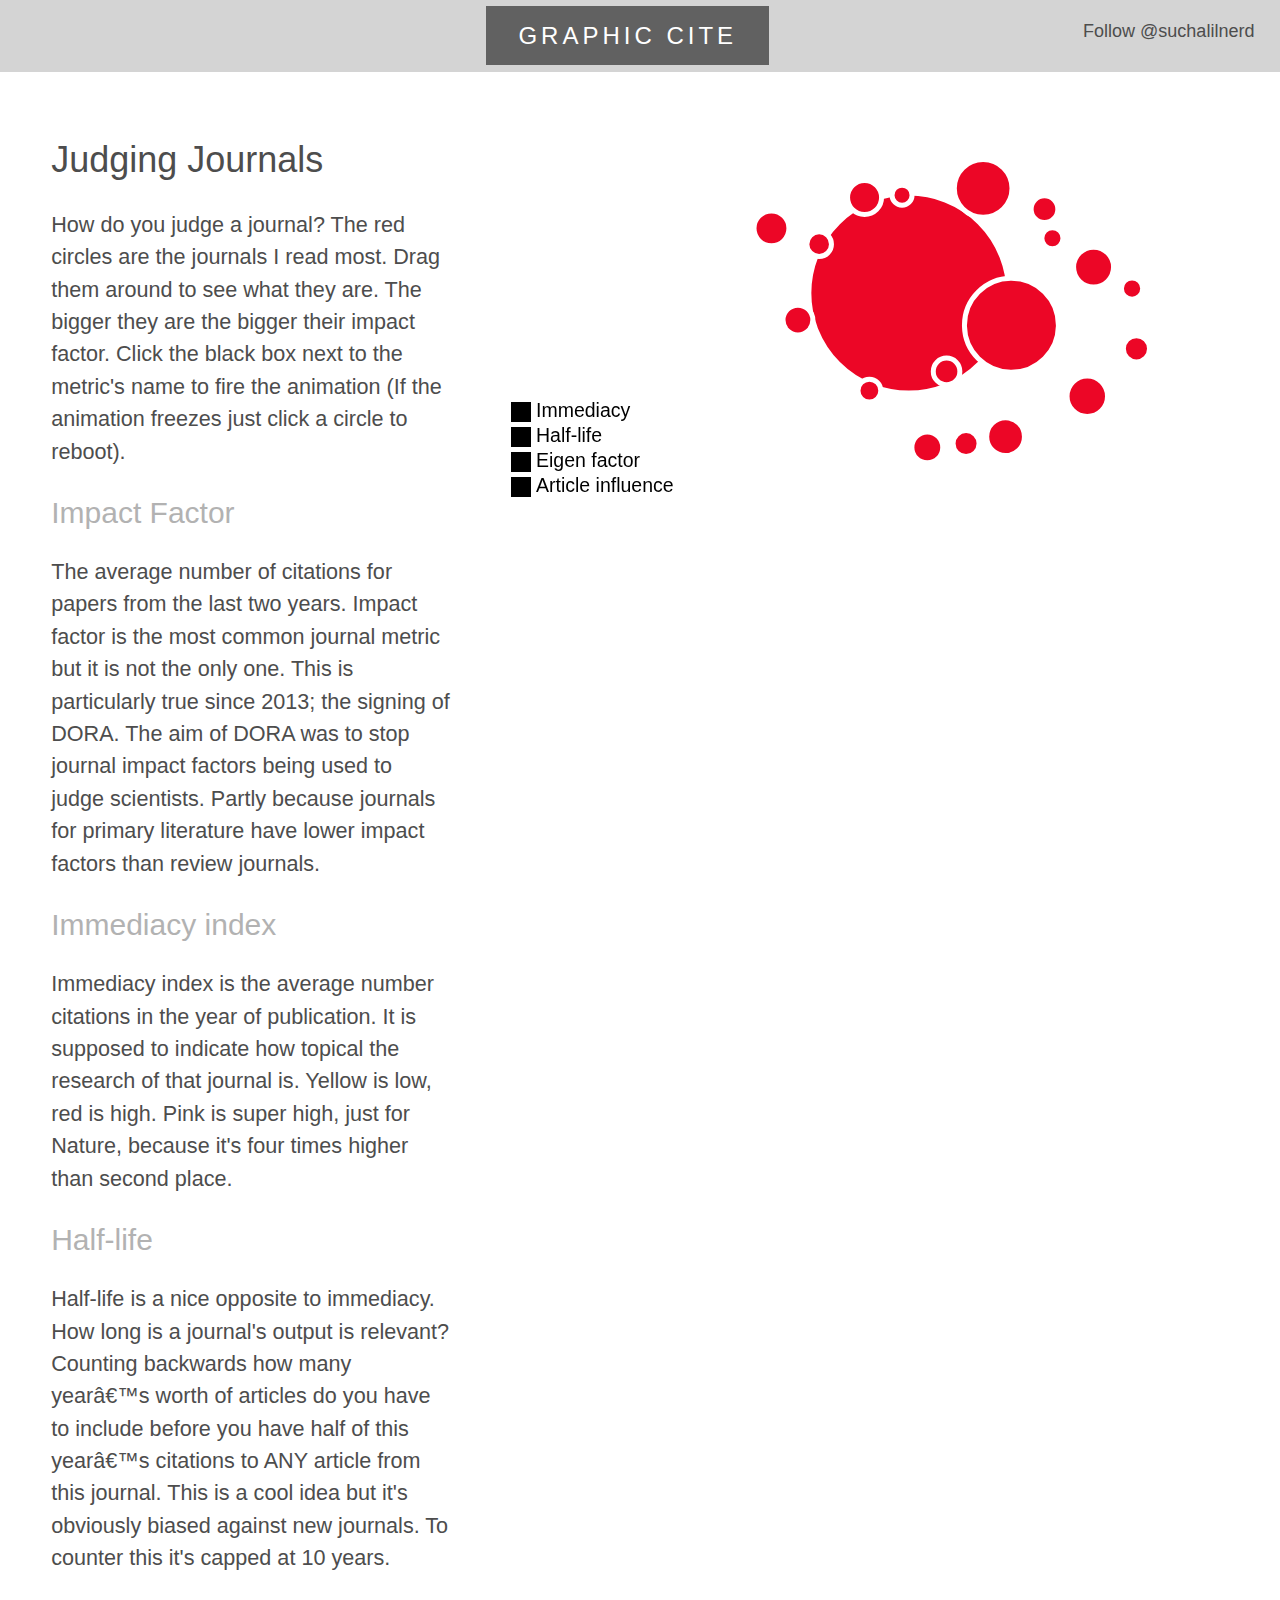
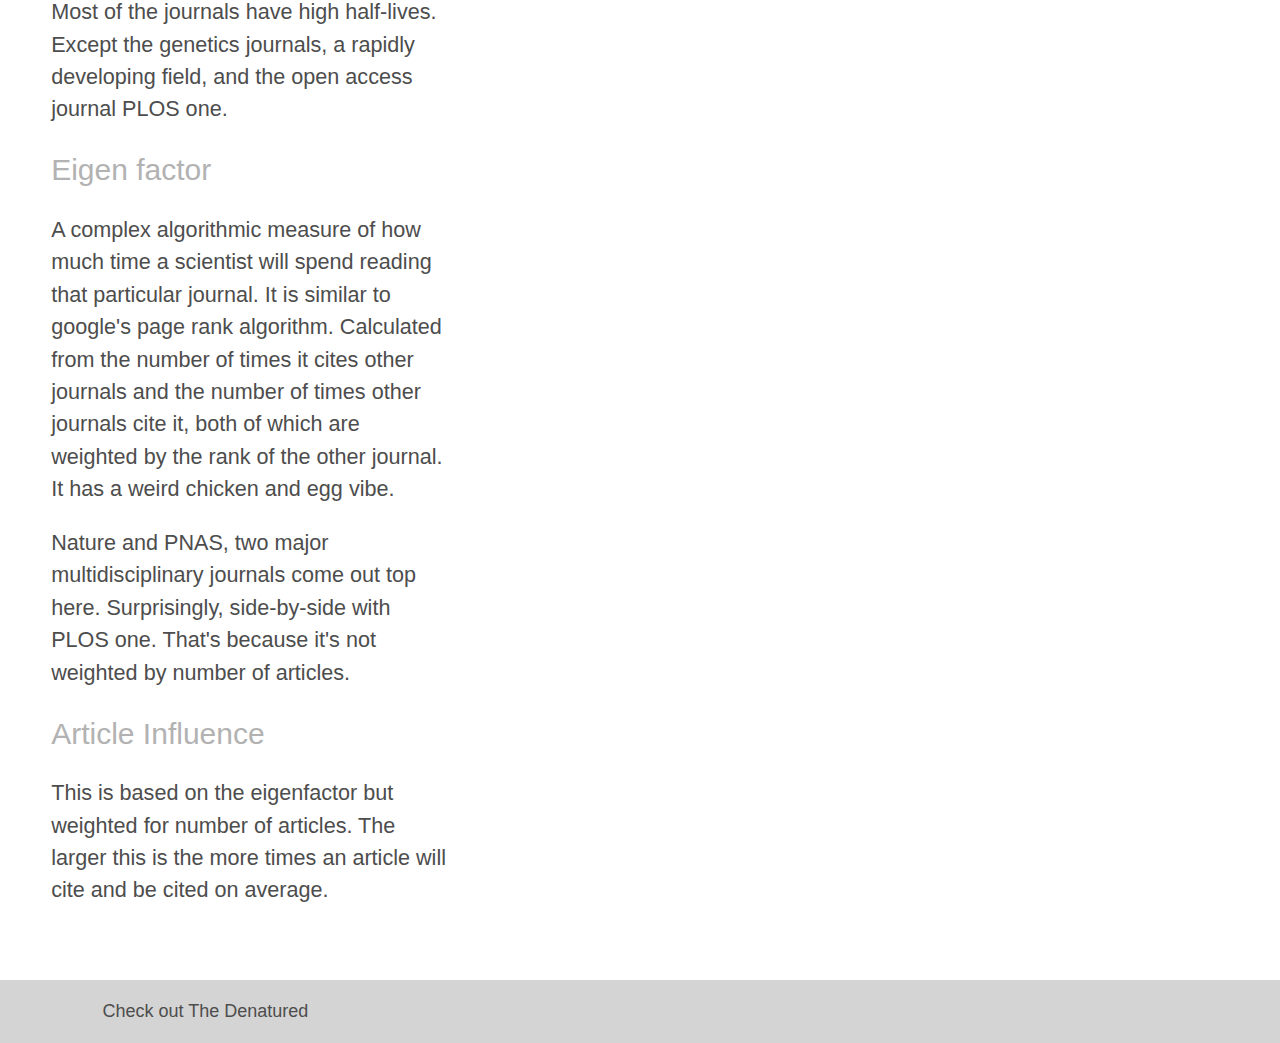
==== articles/judge.html @ caffa1b5 "Add files via upload" ====
<!DOCTYPE html>
<html>
<head>
<title>Judging Journals</title>
<link rel="stylesheet" href="../w3.css">
<link rel="stylesheet" href="../graphiccite.css">
<script src="../d3.v3.min.js"  charset="utf-8"></script>
</head>
<body class="w3-animate-opacity">

<div id = "top">    <a href="https://graphiccite.github.io/" <span class="w3-center w3-padding-xlarge w3-dark-grey w3-xlarge w3-wide w3-animate-opacity">GRAPHIC <span class="w3-hide-small">CITE</span> </span></a>

<!--Twitter button-->
<a href="https://twitter.com/suchalilnerd" class="twitter-follow-button" data-show-count="false">Follow @suchalilnerd</a>
<script>!function(d,s,id){var js,fjs=d.getElementsByTagName(s)[0],p=/^http:/.test(d.location)?'http':'https';if(!d.getElementById(id)){js=d.createElement(s);js.id=id;js.src=p+'://platform.twitter.com/widgets.js';fjs.parentNode.insertBefore(js,fjs);}}(document, 'script', 'twitter-wjs');</script>
</div>
<div class= "descript">
<h1>Judging Journals</h1>
<p>How do you judge a journal? The red circles are the journals I read most. Drag them around to see what they are. The bigger they are the bigger their impact factor. Click the black box next to the metric's name to fire the animation (If the animation freezes just click a circle to reboot).
</p>
  <h2>Impact Factor</h2>
  <p>The average number of citations for papers from the last two years.
Impact factor is the most common journal metric but it is not the only one. This is particularly true since 2013; the signing of DORA. The aim of DORA was to stop journal impact factors being used to judge scientists. Partly because journals for primary literature have lower impact factors than review journals.
</p>
  <h2>Immediacy index</h2>
<p>Immediacy index is the average number citations in the year of publication. It is supposed to indicate how topical the research of that journal is. Yellow is low, red is high. Pink is super high, just for Nature, because it's four times higher than second place.
</p>
  <h2>Half-life</h2>
<p>Half-life is a nice opposite to immediacy. How long is a journal's output is relevant? Counting backwards how many year’s worth of articles do you have to include before you have half of this year’s citations to ANY article from this journal. This is a cool idea but it's obviously biased against new journals. To counter this it's capped at 10 years.
</p>
<p>Most of the journals have high half-lives. Except the genetics journals, a rapidly developing field, and the open access journal PLOS one.
</p>
  <h2>Eigen factor</h2>
  <p>A complex algorithmic measure of how much time a scientist will spend reading that particular journal. It is similar to google's page rank algorithm. Calculated from the number of times it cites other journals and the number of times other journals cite it, both of which are weighted by the rank of the other journal. It has a weird chicken and egg vibe.
</p>
<p>Nature and PNAS, two major multidisciplinary journals come out top here. Surprisingly, side-by-side with PLOS one. That's because it's not weighted by number of articles.
</p>
  <h2>Article Influence</h2>
  <p>This is based on the eigenfactor but weighted for number of articles. The larger this is the more times an article will cite and be cited on average.
</p>
</div>
<script>
var w = 900,
    h = 500;

var nodes = [
{name:"	Nature	", JIF:	38.138	,Immediacy:	9.518	, halflife:	10	, eigenfactor:	1.44256	,scimago:	21.936	, article_influence:	22.215	},
{name:"	Trends in Ecology & Evolution	", JIF:	16.735	,Immediacy:	2.658	, halflife:	10	, eigenfactor:	0.04868	,scimago:	11.087	, article_influence:	8.653	},
{name:"	PNAS	", JIF:	9.423	,Immediacy:	1.984	, halflife:	8.7	, eigenfactor:	1.32197	,scimago:	6.883	, article_influence:	4.682	},
{name:"	Molecular Ecology	", JIF:	5.947	,Immediacy:	1.201	, halflife:	7.6	, eigenfactor:	0.06418	,scimago:	3.925	, article_influence:	2.097	},
{name:"	Philosophical transactions of the Royal Society B	", JIF:	5.847	,Immediacy:	2.581	, halflife:	7.5	, eigenfactor:	0.07876	,scimago:	2.659	, article_influence:	3.166	},
{name:"	Molecular Ecology Resources	", JIF:	5.398	,Immediacy:	1.417	, halflife:	5.2	, eigenfactor:	0.0245	,scimago:	2.331	, article_influence:	2.382	},
{name:"	Proceedings of the Royal Society B	", JIF:	4.823	,Immediacy:	0.962	, halflife:	8.3	, eigenfactor:	0.09328	,scimago:	2.375	, article_influence:	2.281	},
{name:"	Genetics	", JIF:	4.644	,Immediacy:	0.963	, halflife:	10	, eigenfactor:	0.05292	,scimago:	4.27	, article_influence:	2.313	},
{name:"	Evolution	", JIF:	4.007	,Immediacy:	0.741	, halflife:	10	, eigenfactor:	0.04106	,scimago:	3.204	, article_influence:	1.85	},
{name:"	Heredity	", JIF:	3.801	,Immediacy:	1.109	, halflife:	10	, eigenfactor:	0.01301	,scimago:	2.118	, article_influence:	1.336	},
{name:"	Animal Behaviour	", JIF:	3.169	,Immediacy:	0.646	, halflife:	10	, eigenfactor:	0.02541	,scimago:	1.907	, article_influence:	1.067	},
{name:"	American Naturalist	", JIF:	3.148	,Immediacy:	1.198	, halflife:	10	, eigenfactor:	0.024	,scimago:	2.867	, article_influence:	1.858	},
{name:"	PLoS one	", JIF:	3.057	,Immediacy:	0.396	, halflife:	3.1	, eigenfactor:	1.81369	,scimago:	1.395	, article_influence:	1.137	},
{name:"	Behavioral Ecology	", JIF:	3.029	,Immediacy:	1.023	, halflife:	8.4	, eigenfactor:	0.01473	,scimago:	1.698	, article_influence:	1.126	},
{name:"	Journal of Evolutionary Biology	", JIF:	2.747	,Immediacy:	0.569	, halflife:	6.9	, eigenfactor:	0.02409	,scimago:	2.009	, article_influence:	1.255	},
{name:"	Behavioral Ecology and Sociobiology	", JIF:	2.382	,Immediacy:	0.446	, halflife:	10	, eigenfactor:	0.01416	,scimago:	1.373	, article_influence:	0.989	},
{name:"	Journal of Heredity	", JIF:	2.075	,Immediacy:	0.512	, halflife:	10	, eigenfactor:	0.00429	,scimago:	1.024	, article_influence:	0.592	},
{name:"	Conservation Genetics	", JIF:	2.04	,Immediacy:	0.383	, halflife:	6.37	, eigenfactor:	0.00751	,scimago:	0.849	, article_influence:	0.663	},
{name:"	Journal of Zoology	", JIF:	1.819	,Immediacy:	0.475	, halflife:	10	, eigenfactor:	0.00531	,scimago:	1.032	, article_influence:	0.689	},
]
/*impact factors and number of relevant articles in journal*/
var JIFs = [];
var halfs = [];
var immediates =[];
var eigens = [];
var scis = [];
var influences = [];

for (var i = 0; i<nodes.length; i++){
  JIFs[i] = nodes[i].JIF
  halfs[i] = nodes[i].halflife
  immediates[i] = nodes[i].Immediacy
  eigens[i] = nodes[i].eigenfactor
  scis[i] = nodes[i].scimago
  influences[i] = nodes[i].article_influence
}

var rScale = d3.scale.linear()
  .domain([d3.min(JIFs),d3.max(JIFs)])
  .range([10,100])

var colorScale = d3.scale.linear()
.domain([d3.min(immediates),3,d3.max(immediates)])
// .range(['#2c5ff0','#9c27b0','#e91e63'])
 .range(['#ffe01f','#ec0626','#ff3399'])
;
var xScale = d3.scale.linear()
  .domain([d3.min(halfs),d3.max(halfs)])
  .range([-200,200])

var y1Scale = d3.scale.linear()
  .domain([d3.min(eigens),d3.max(eigens)])
  .range([150,-150])

var y2Scale = d3.scale.linear()
 .domain([d3.min(influences),d3.max(influences)])
  .range([150,-150])


/*links between nodes, nodes are specified by possition in the array which is zero indexed*/
var vis = d3.select("body")
    .append("svg:svg")
      .attr("class", "stage")
      .attr("width", w)
      .attr("height", h);

var force = d3.layout.force()
    .nodes(nodes)
    .links([])
    .gravity(0.15)
    .charge(function(d){
    return -50*(d.JIF)
    })
	.friction(0.5)
    .size([w, h]);

var links = [
];

var link = vis.selectAll(".link")
  .data(links)
  .enter().append("line")
  .attr("class", "link")
  .attr("stroke", function(d){
    return (d.colour)
    })
    .attr("fill", "none")
    .attr("stroke-width", function(d){
      return 3*(d.width)
      });


var node = vis.selectAll("circle.node")
  .data(nodes)
  .enter().append("g")
  .attr("class", "node")

  .on("mouseover", function(d) {
    d3.select(this).select("text")
    .transition()  
    .duration(300)
    .attr("opacity","1")
    })

  .on("mouseout", function(d,i) {
    d3.select(this).select("text")
  .transition()
  .duration(300)
  .attr("opacity","0")
  })

      .call(force.drag);


    //CIRCLE
    node.append("svg:circle")
      .attr("cx", function(d) { return d.x; })
      .attr("cy", function(d) { return d.y; })
      .attr("r", function(d){
      return rScale(d.JIF)
    })
      .attr("stroke", "white")
      .attr("stroke-width", 5)
      .attr("stroke-opacity",1)
      .attr("fill", "#ec0626")

     
    //TEXT
    node.append("text")
      .text(function(d, i) { return d.name; })
      .attr("font-family",  "Sans-Serif")
      .attr("fill","black")
      .attr("opacity",0)
/*the i condition is the position in the node or link array. begining is left of the node, end is right*/


force.on("tick", function(e) {
  node.attr("transform", function(d, i) {     
        return "translate(" + d.x + "," + d.y + ")"; 
    });
    
   link.attr("x1", function(d)   { return d.source.x; })
       .attr("y1", function(d)   { return d.source.y; })
       .attr("x2", function(d)   { return d.target.x; })
       .attr("y2", function(d)   { return d.target.y; })
})

force.start();

//append to vis because the svg is called vis
var colourbut = vis.append("rect")
  .attr("x",10)
  .attr("y",330)
  .attr("height", 20)
  .attr("width", 20)
  .on("click", function(){
    node.select("circle").transition()
      .duration(1000)
         .attr("fill", function(d){
    return colorScale(d.Immediacy)
    })
  })

var xbut = vis.append("rect")
  .attr("x",10)
  .attr("y",355)
  .attr("height", 20)
  .attr("width", 20)
  .on("click", function(){
    force.gravity(2)
      .charge(function(d){
    return -50*(d.JIF)
    })
    node.select("circle").transition()
    .duration(1000)
      .attr("cx", function(d){
        return xScale(d.halflife)
    })
  })

var y1but = vis.append("rect")
  .attr("x",10)
  .attr("y",380)
  .attr("height", 20)
  .attr("width", 20)
  .on("click", function(){
    force.gravity(2)
      .charge(function(d){
    return -50*(d.JIF)
    })
    node.select("circle").transition()
    .duration(1000)
      .attr("cy", function(d){
        return y1Scale(d.eigenfactor)
    })
  })

var y2but = vis.append("rect")
  .attr("x",10)
  .attr("y",405)
  .attr("height", 20)
  .attr("width", 20)
  .on("click", function(){
    force.gravity(2)
      .charge(function(d){
    return -50*(d.JIF)
    })
    node.select("circle").transition()
    .duration(1000)
      .attr("cy", function(d){
        return y2Scale(d.article_influence)
    })
  })

vis.append('text')
.text('Immediacy')
.attr('x',35)
.attr('y',345)
vis.append('text')
.text('Half-life')
.attr('x',35)
.attr('y',370)
vis.append('text')
.text('Eigen factor')
.attr('x',35)
.attr('y',395)
vis.append('text')
.text('Article influence')
.attr('x',35)
.attr('y',420)
</script>
<div id="foot">
Check out <a href="https://thedenatured.github.io/">The Denatured </a>
</div>
</body>
</html>
---- graphiccite.css ----
p{
	font-size:1.2em;
	font-family:"Lucida Console", "Tahoma", sans-serif;
}
h2{
	color:#b2b2b2;
}
#photo_of_me{
	width:60%;
	margin-left:-1em;
}

.descript{
    float: left;
    padding:2%;
    margin:2%;
  width:40%
}


body, .stage {
  background: ; 
}
div{
  background-color:#d4d4d4;
  font-family: sans-serif;
  font-size:1.2em;
  color:#4d4d4d;
}
#top{
  width:110%;
  height: 5%;
  margin-left: -2%;
  padding:1em;
  padding-left:40%;
  padding-right:10%;
}
#foot{
  width:110%;
  height: 5%;
  margin-left: -2%;
  padding:1em;
  padding-left:10%;
  clear:both;
}
/*start of speiciific css*/
.descript{
	background-color:#fff;
    float: left;
    padding:2%;
    margin:2%;
  width:25em;
}
p{
  font-family:sans-serif;
  padding-left: ;
}
text{
  font-family:sans-serif;
  font-size: 1.3em;
}
svg{
  float:right;
  position:fixed;
}
.twitter-follow-button{
	float:right;
	}
a{
text-decoration:none;
}
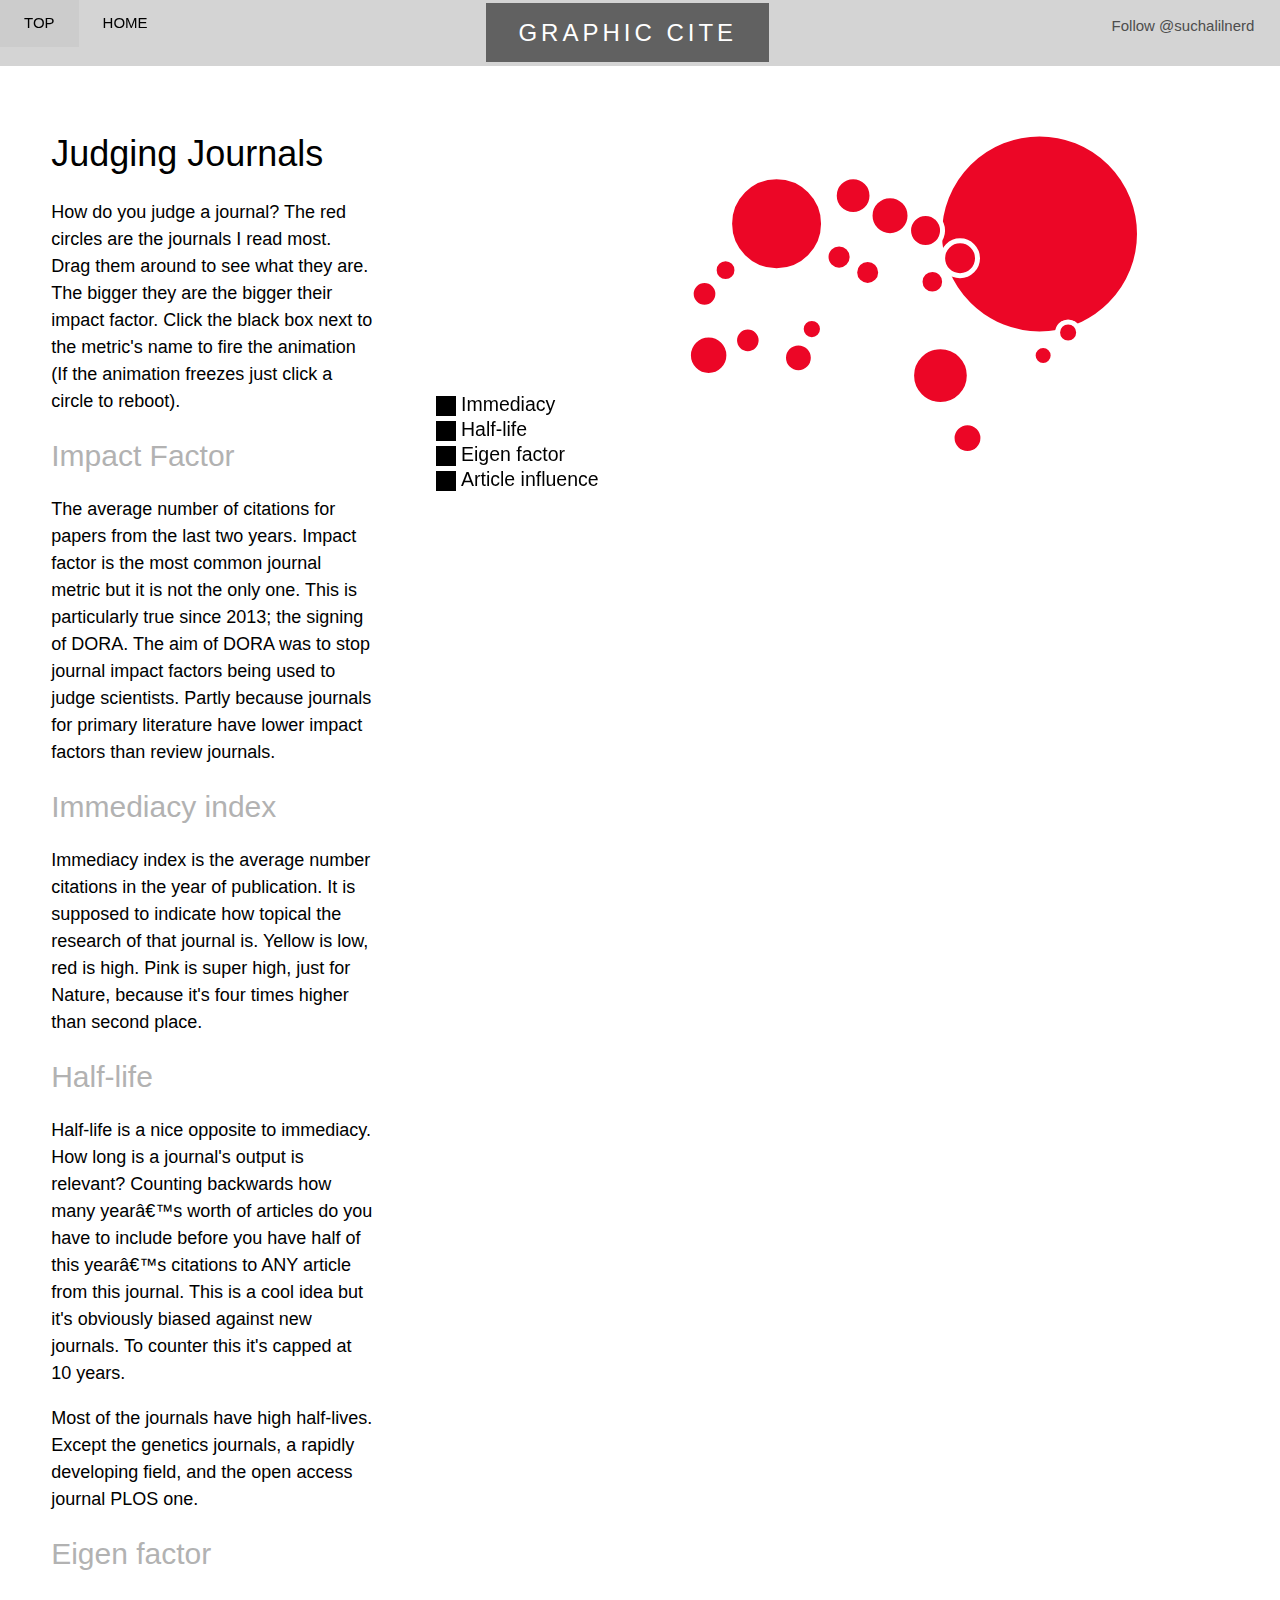
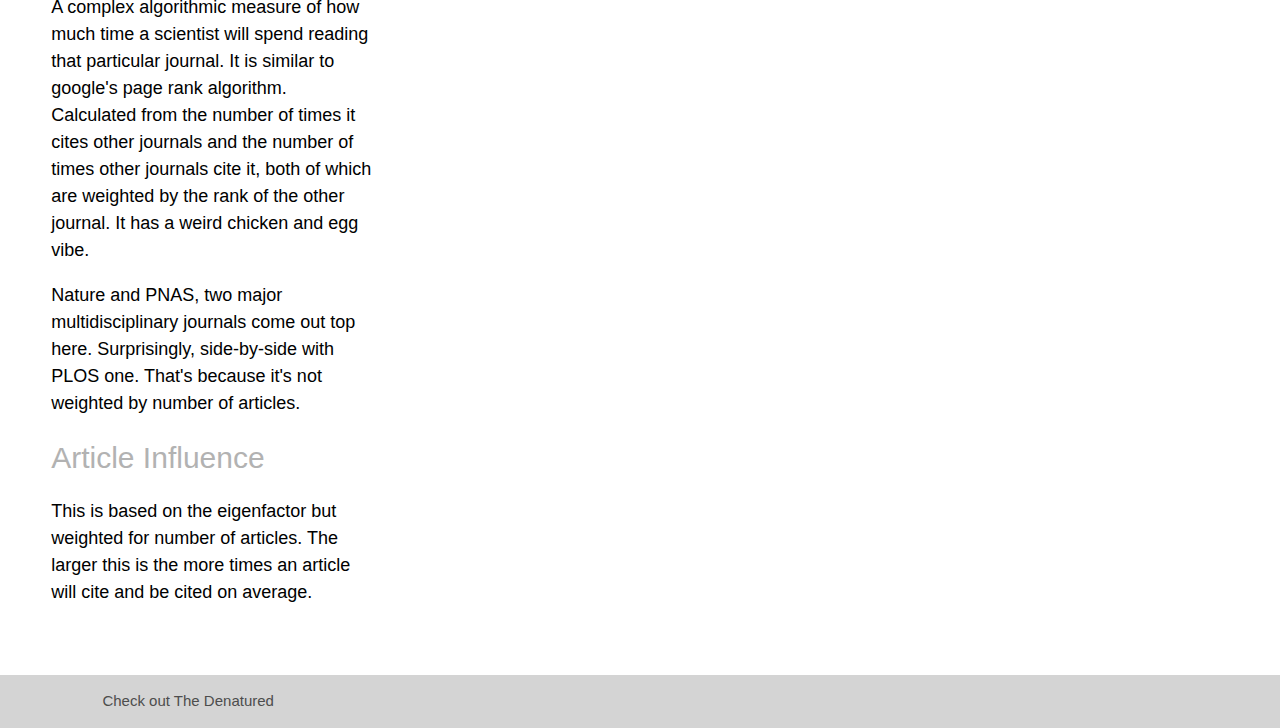
==== commit bc3d46f8: "Add files via upload" ====
--- a/articles/judge.html
+++ b/articles/judge.html
@@ -7,8 +7,27 @@
 <script src="../d3.v3.min.js"  charset="utf-8"></script>
 </head>
 <body class="w3-animate-opacity">
-
-<div id = "top">    <a href="https://graphiccite.github.io/" <span class="w3-center w3-padding-xlarge w3-dark-grey w3-xlarge w3-wide w3-animate-opacity">GRAPHIC <span class="w3-hide-small">CITE</span> </span></a>
+<!-- Navbar (sit on top) -->
+<div class="w3-top">
+  <ul class="w3-navbar" id="myNavbar">
+    <li><a href="#" class="w3-padding-large">TOP</a></li>
+    <li><a href="../index.html" class="w3-padding-large">HOME</a></li>
+
+  </ul>
+</div>
+<script>
+// Change style of navbar on scroll
+window.onscroll = function() {myFunction()};
+function myFunction() {
+    var navbar = document.getElementById("myNavbar");
+    if (document.body.scrollTop > 100 || document.documentElement.scrollTop > 100) {
+        navbar.className = "w3-navbar" + " w3-card-2" + " w3-animate-top" + " w3-white";
+    } else {
+        navbar.className = navbar.className.replace(" w3-card-2 w3-animate-top w3-white", "");
+    }
+}
+</script>
+<div id = "top">    <a href="../index.html"> <span class="w3-center w3-padding-xlarge w3-dark-grey w3-xlarge w3-wide w3-animate-opacity">GRAPHIC <span class="w3-hide-small">CITE</span> </span></a>
 
 <!--Twitter button-->
 <a href="https://twitter.com/suchalilnerd" class="twitter-follow-button" data-show-count="false">Follow @suchalilnerd</a>
--- a/graphiccite.css
+++ b/graphiccite.css
@@ -1,6 +1,6 @@
 p{
 	font-size:1.2em;
-	font-family:"Lucida Console", "Tahoma", sans-serif;
+	font-family:sans-serif;
 }
 h2{
 	color:#b2b2b2;
@@ -10,22 +10,18 @@
 	margin-left:-1em;
 }
 
-.descript{
-    float: left;
-    padding:2%;
-    margin:2%;
-  width:40%
-}
-
-
 body, .stage {
   background: ; 
 }
-div{
-  background-color:#d4d4d4;
-  font-family: sans-serif;
-  font-size:1.2em;
-  color:#4d4d4d;
+#top{
+	font-family:sans-serif;
+	color:#4d4d4d;
+	  background-color:#d4d4d4;
+}
+#foot{
+	font-family:sans-serif;
+	color:#4d4d4d;
+	  background-color:#d4d4d4;
 }
 #top{
   width:110%;
@@ -45,16 +41,16 @@
 }
 /*start of speiciific css*/
 .descript{
+  width:40%
+  color:#4d4d4d;
+  font-family: sans-serif;
 	background-color:#fff;
     float: left;
     padding:2%;
     margin:2%;
   width:25em;
 }
-p{
-  font-family:sans-serif;
-  padding-left: ;
-}
+
 text{
   font-family:sans-serif;
   font-size: 1.3em;
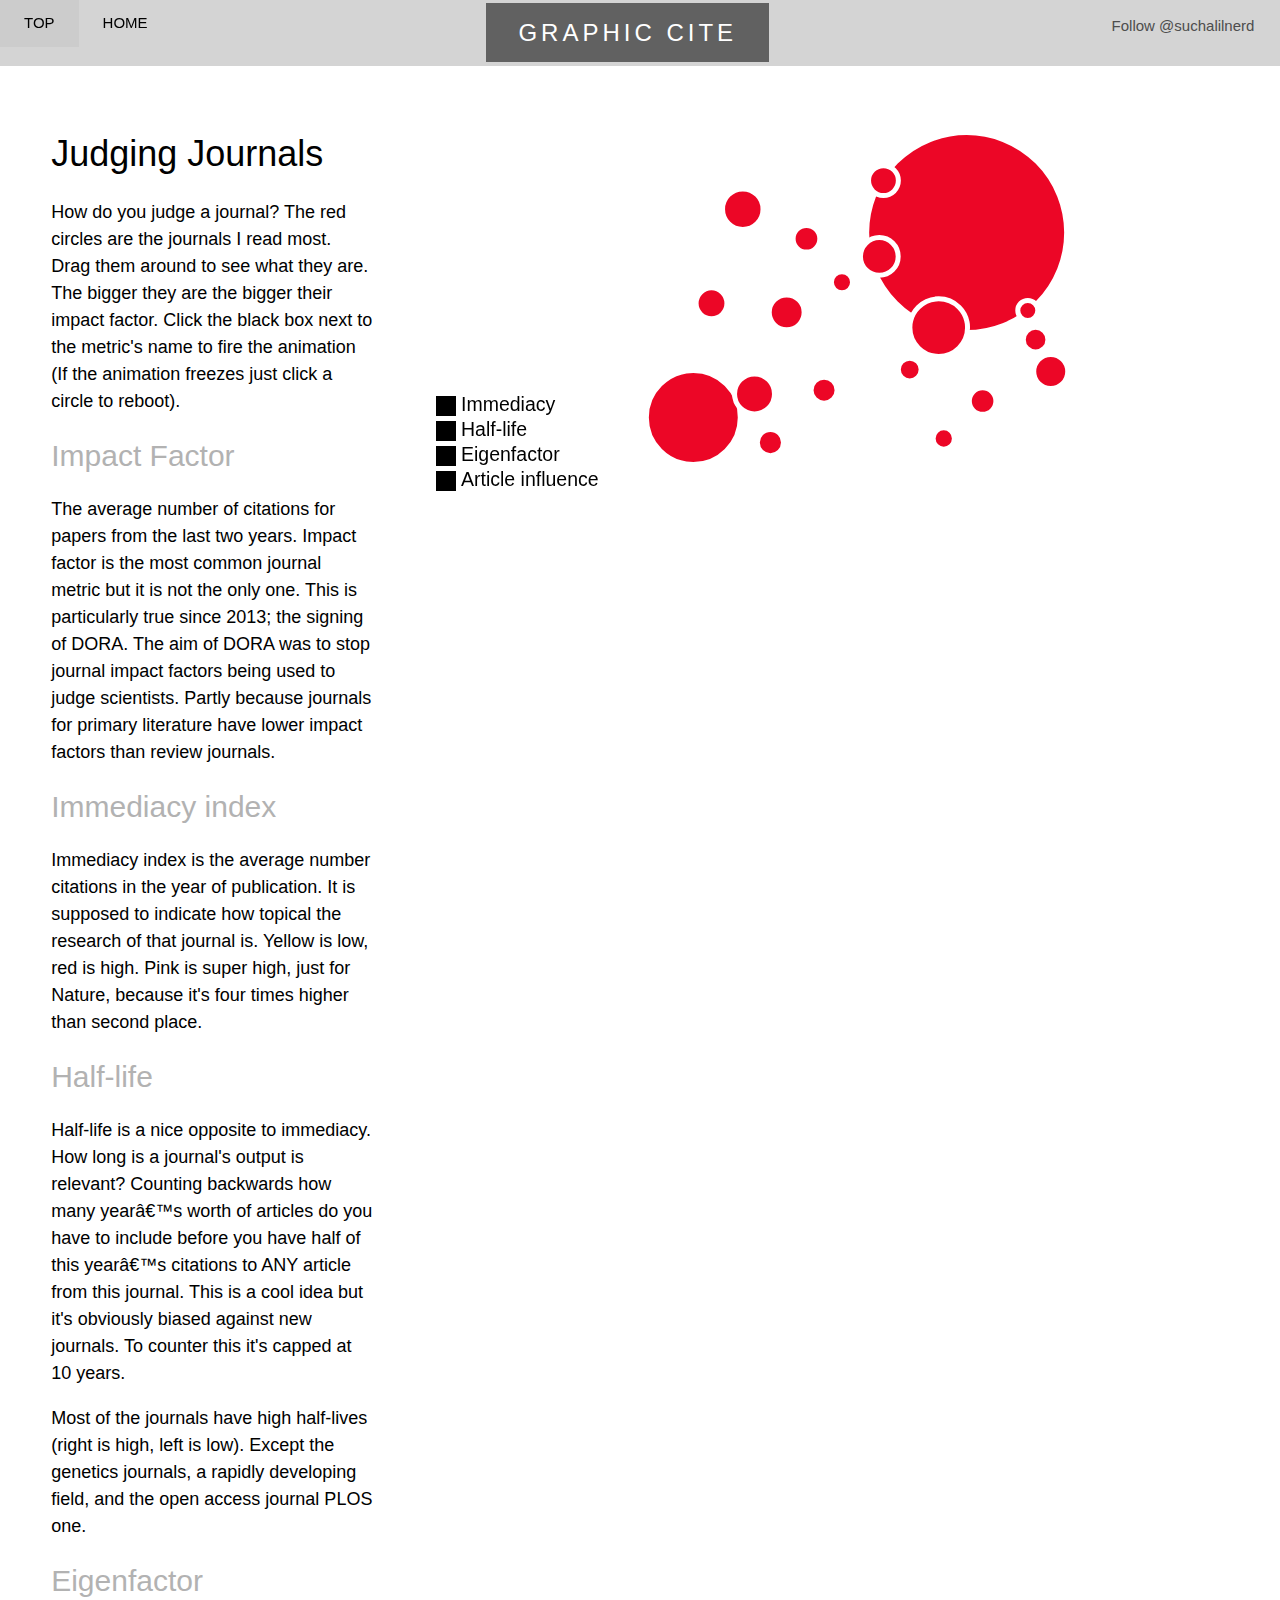
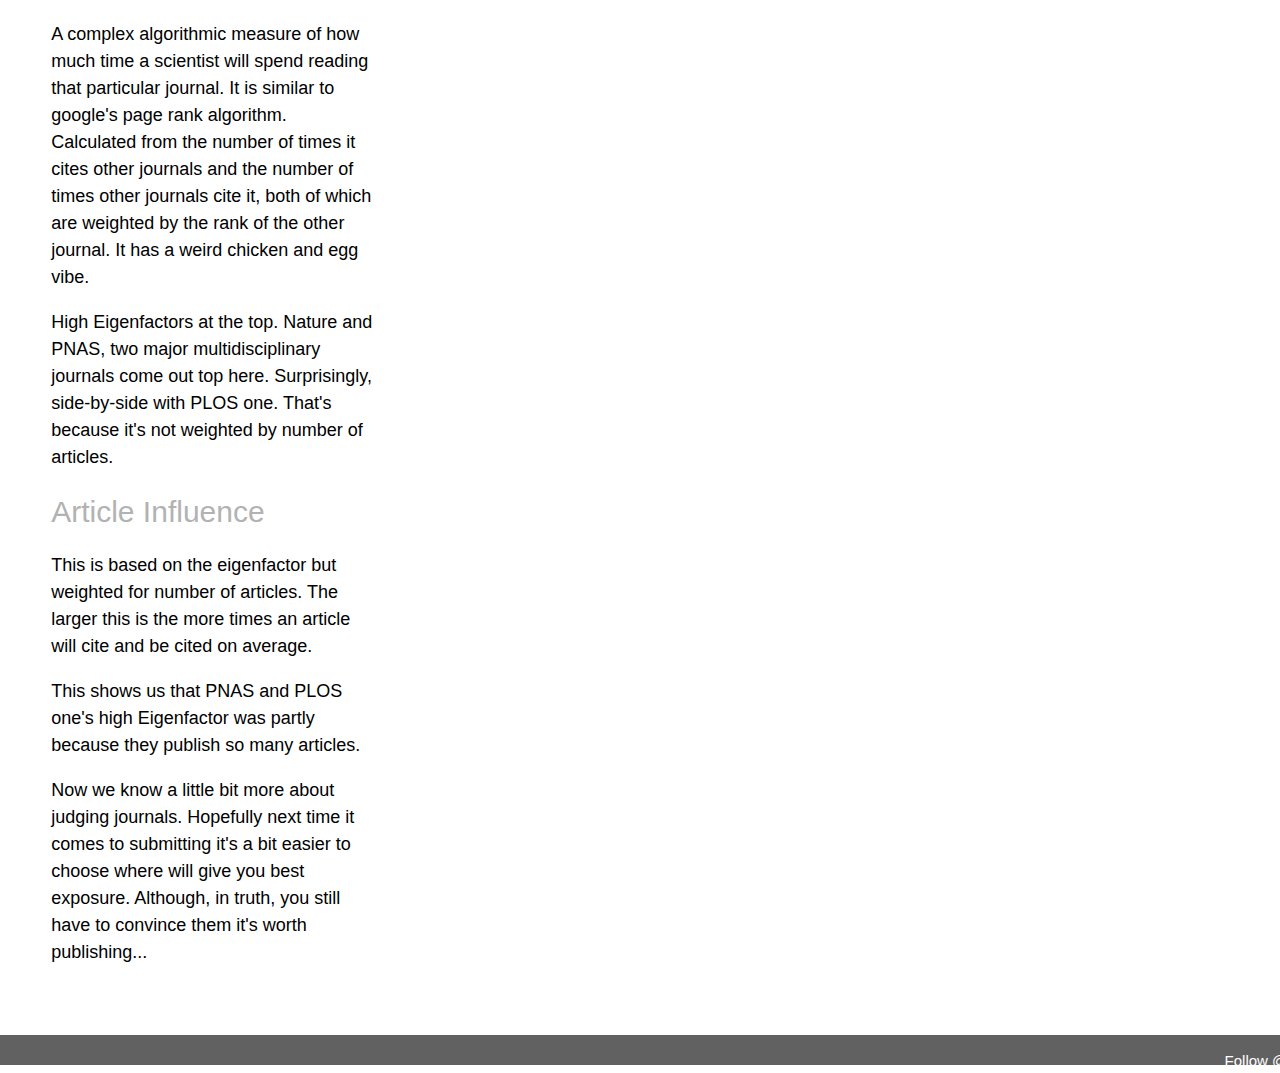
==== commit b56be1b6: "Add files via upload" ====
--- a/articles/judge.html
+++ b/articles/judge.html
@@ -33,6 +33,7 @@
 <a href="https://twitter.com/suchalilnerd" class="twitter-follow-button" data-show-count="false">Follow @suchalilnerd</a>
 <script>!function(d,s,id){var js,fjs=d.getElementsByTagName(s)[0],p=/^http:/.test(d.location)?'http':'https';if(!d.getElementById(id)){js=d.createElement(s);js.id=id;js.src=p+'://platform.twitter.com/widgets.js';fjs.parentNode.insertBefore(js,fjs);}}(document, 'script', 'twitter-wjs');</script>
 </div>
+
 <div class= "descript">
 <h1>Judging Journals</h1>
 <p>How do you judge a journal? The red circles are the journals I read most. Drag them around to see what they are. The bigger they are the bigger their impact factor. Click the black box next to the metric's name to fire the animation (If the animation freezes just click a circle to reboot).
@@ -47,16 +48,18 @@
   <h2>Half-life</h2>
 <p>Half-life is a nice opposite to immediacy. How long is a journal's output is relevant? Counting backwards how many year’s worth of articles do you have to include before you have half of this year’s citations to ANY article from this journal. This is a cool idea but it's obviously biased against new journals. To counter this it's capped at 10 years.
 </p>
-<p>Most of the journals have high half-lives. Except the genetics journals, a rapidly developing field, and the open access journal PLOS one.
-</p>
-  <h2>Eigen factor</h2>
+<p>Most of the journals have high half-lives (right is high, left is low). Except the genetics journals, a rapidly developing field, and the open access journal PLOS one.
+</p>
+  <h2>Eigenfactor</h2>
   <p>A complex algorithmic measure of how much time a scientist will spend reading that particular journal. It is similar to google's page rank algorithm. Calculated from the number of times it cites other journals and the number of times other journals cite it, both of which are weighted by the rank of the other journal. It has a weird chicken and egg vibe.
 </p>
-<p>Nature and PNAS, two major multidisciplinary journals come out top here. Surprisingly, side-by-side with PLOS one. That's because it's not weighted by number of articles.
+<p>High Eigenfactors at the top. Nature and PNAS, two major multidisciplinary journals come out top here. Surprisingly, side-by-side with PLOS one. That's because it's not weighted by number of articles.
 </p>
   <h2>Article Influence</h2>
   <p>This is based on the eigenfactor but weighted for number of articles. The larger this is the more times an article will cite and be cited on average.
 </p>
+<p>This shows us that PNAS and PLOS one's high Eigenfactor was partly because they publish so many articles.</p>
+<p>Now we know a little bit more about judging journals. Hopefully next time it comes to submitting it's a bit easier to choose where will give you best exposure. Although, in truth, you still have to convince them it's worth publishing...</p>
 </div>
 <script>
 var w = 900,
@@ -286,7 +289,7 @@
 .attr('x',35)
 .attr('y',370)
 vis.append('text')
-.text('Eigen factor')
+.text('Eigenfactor')
 .attr('x',35)
 .attr('y',395)
 vis.append('text')
@@ -294,8 +297,11 @@
 .attr('x',35)
 .attr('y',420)
 </script>
-<div id="foot">
-Check out <a href="https://thedenatured.github.io/">The Denatured </a>
+<div id="foot" class="w3-dark-grey w3-hover-black">
+
+<!--Twitter button-->
+<a href="https://twitter.com/suchalilnerd" class="twitter-follow-button" data-show-count="false">Follow @suchalilnerd</a>
+<script>!function(d,s,id){var js,fjs=d.getElementsByTagName(s)[0],p=/^http:/.test(d.location)?'http':'https';if(!d.getElementById(id)){js=d.createElement(s);js.id=id;js.src=p+'://platform.twitter.com/widgets.js';fjs.parentNode.insertBefore(js,fjs);}}(document, 'script', 'twitter-wjs');</script>
 </div>
 </body>
 </html>
--- a/graphiccite.css
+++ b/graphiccite.css
@@ -39,6 +39,13 @@
   padding-left:10%;
   clear:both;
 }
+#foot a{
+	text-decoration:underline;
+	}
+#foot a:hover{
+	color:#000;
+}
+
 /*start of speiciific css*/
 .descript{
   width:40%
@@ -64,4 +71,4 @@
 	}
 a{
 text-decoration:none;
-}+}
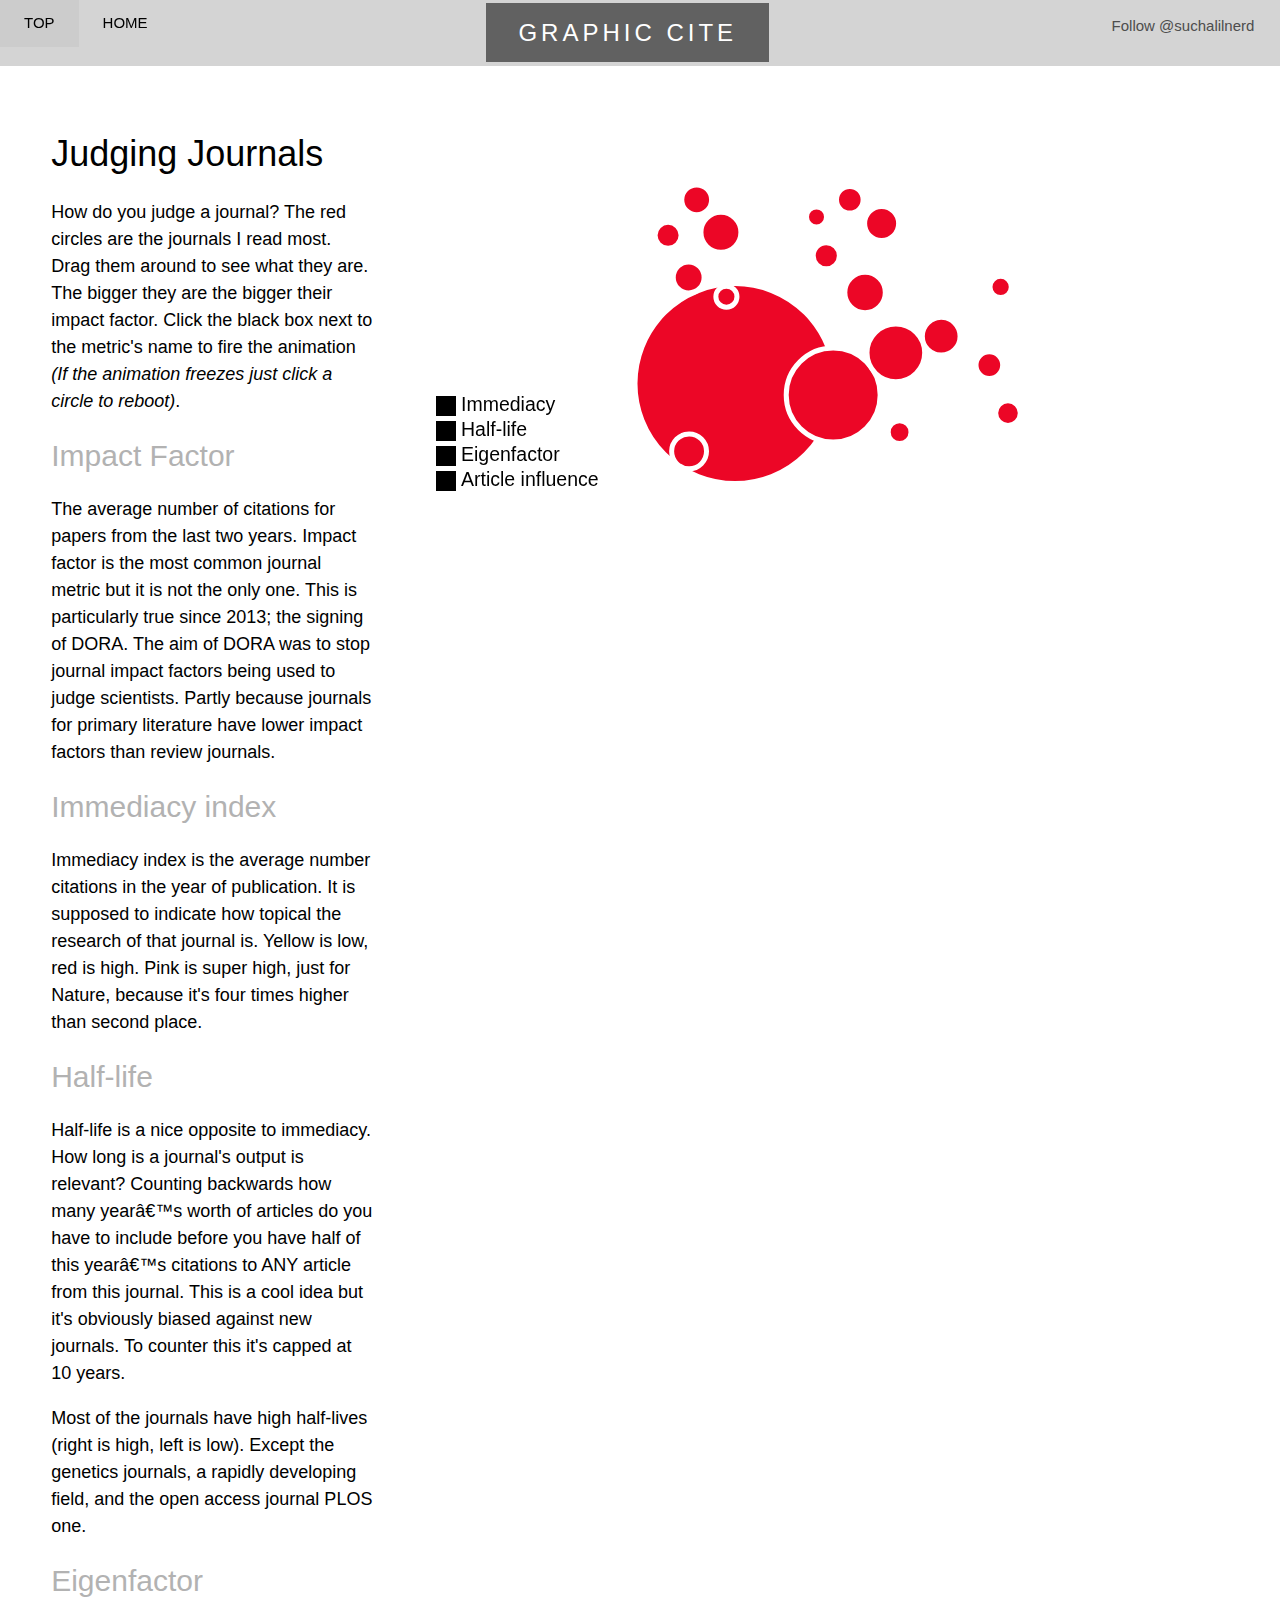
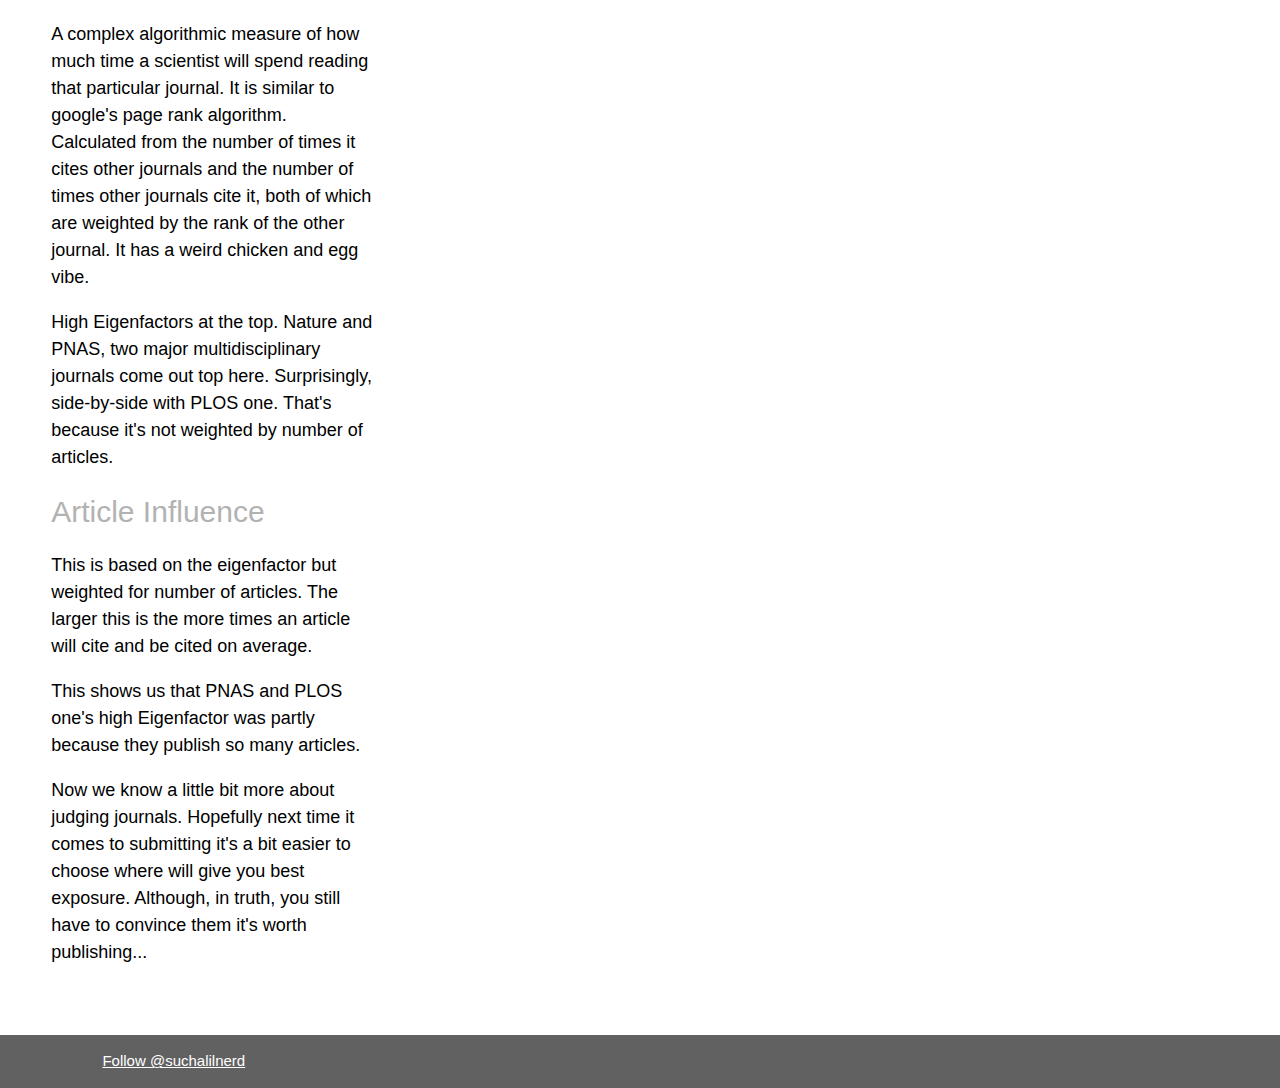
==== commit 9217e996: "Add files via upload" ====
--- a/articles/judge.html
+++ b/articles/judge.html
@@ -36,7 +36,7 @@
 
 <div class= "descript">
 <h1>Judging Journals</h1>
-<p>How do you judge a journal? The red circles are the journals I read most. Drag them around to see what they are. The bigger they are the bigger their impact factor. Click the black box next to the metric's name to fire the animation (If the animation freezes just click a circle to reboot).
+<p>How do you judge a journal? The red circles are the journals I read most. Drag them around to see what they are. The bigger they are the bigger their impact factor. Click the black box next to the metric's name to fire the animation <em>(If the animation freezes just click a circle to reboot)</em>.
 </p>
   <h2>Impact Factor</h2>
   <p>The average number of citations for papers from the last two years.
--- a/graphiccite.css
+++ b/graphiccite.css
@@ -43,7 +43,7 @@
 	text-decoration:underline;
 	}
 #foot a:hover{
-	color:#000;
+	color:#4d4d4d;
 }
 
 /*start of speiciific css*/
@@ -66,7 +66,7 @@
   float:right;
   position:fixed;
 }
-.twitter-follow-button{
+#top .twitter-follow-button{
 	float:right;
 	}
 a{
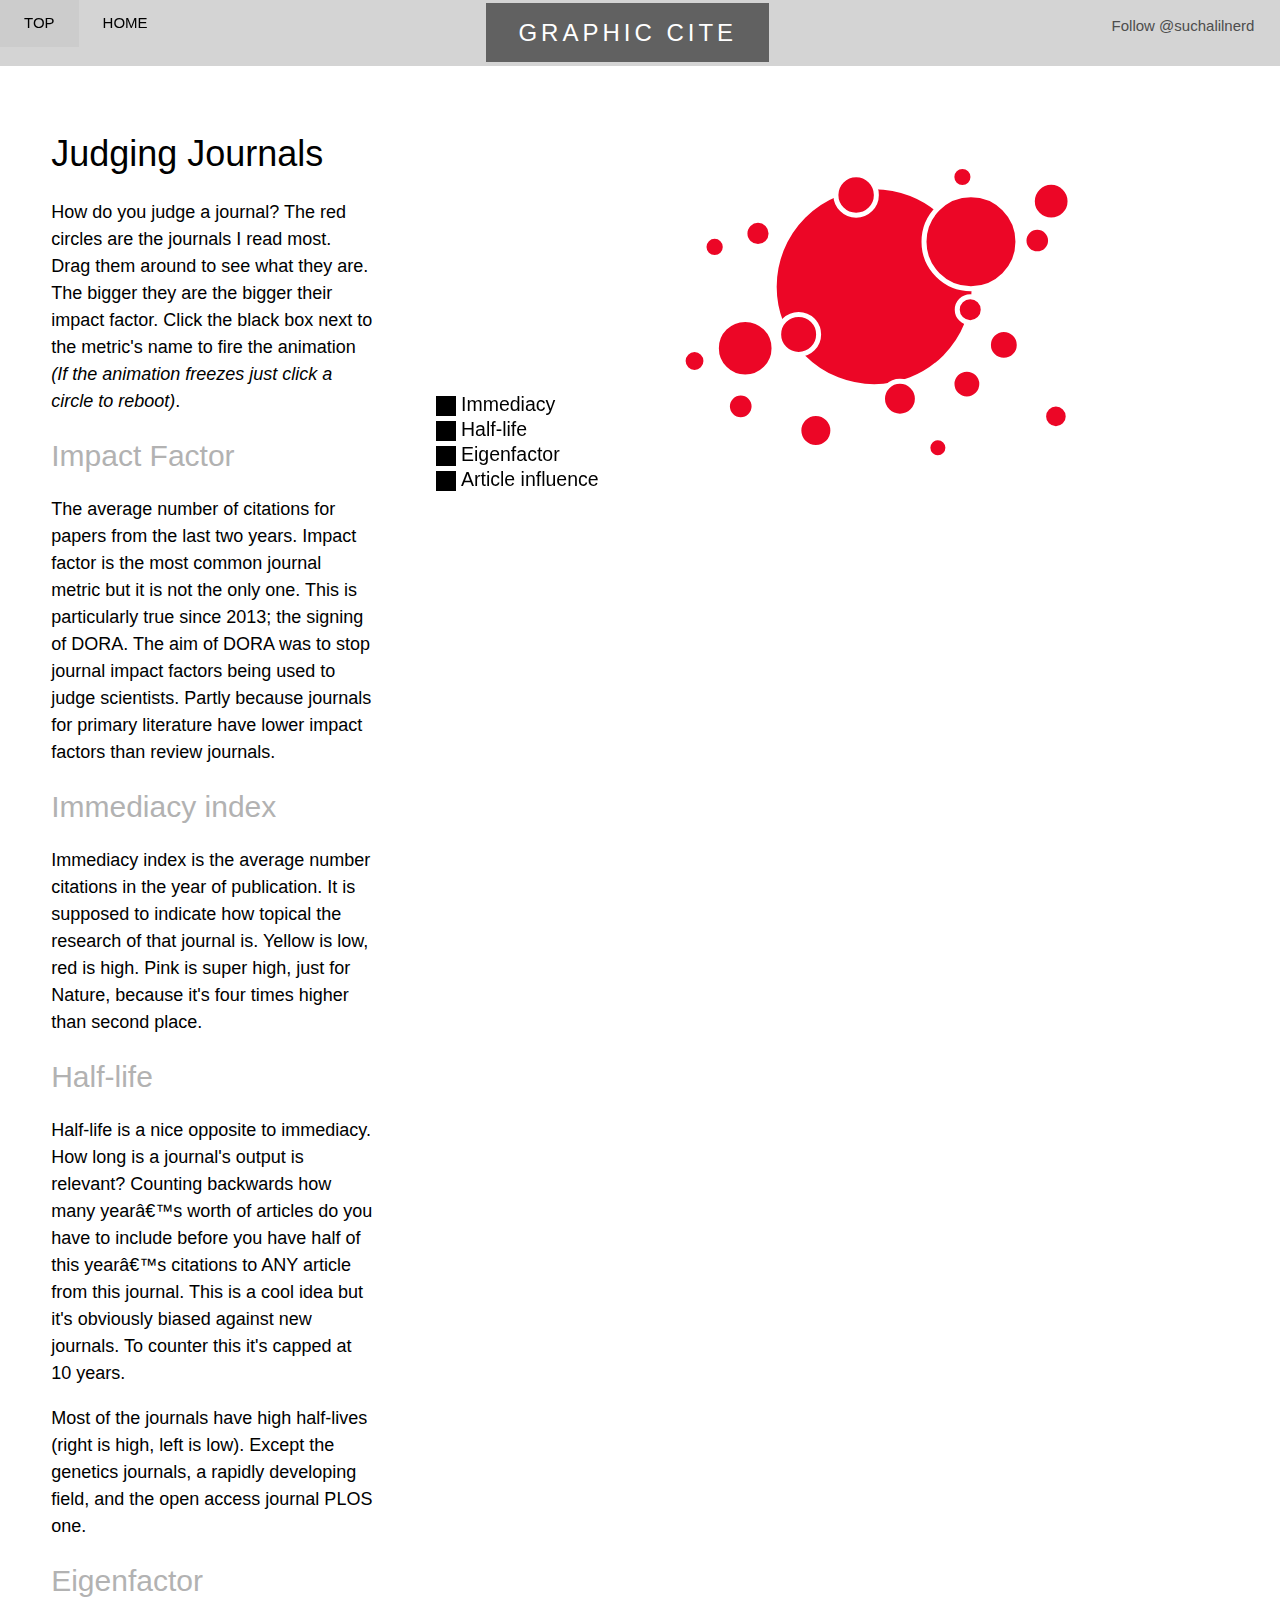
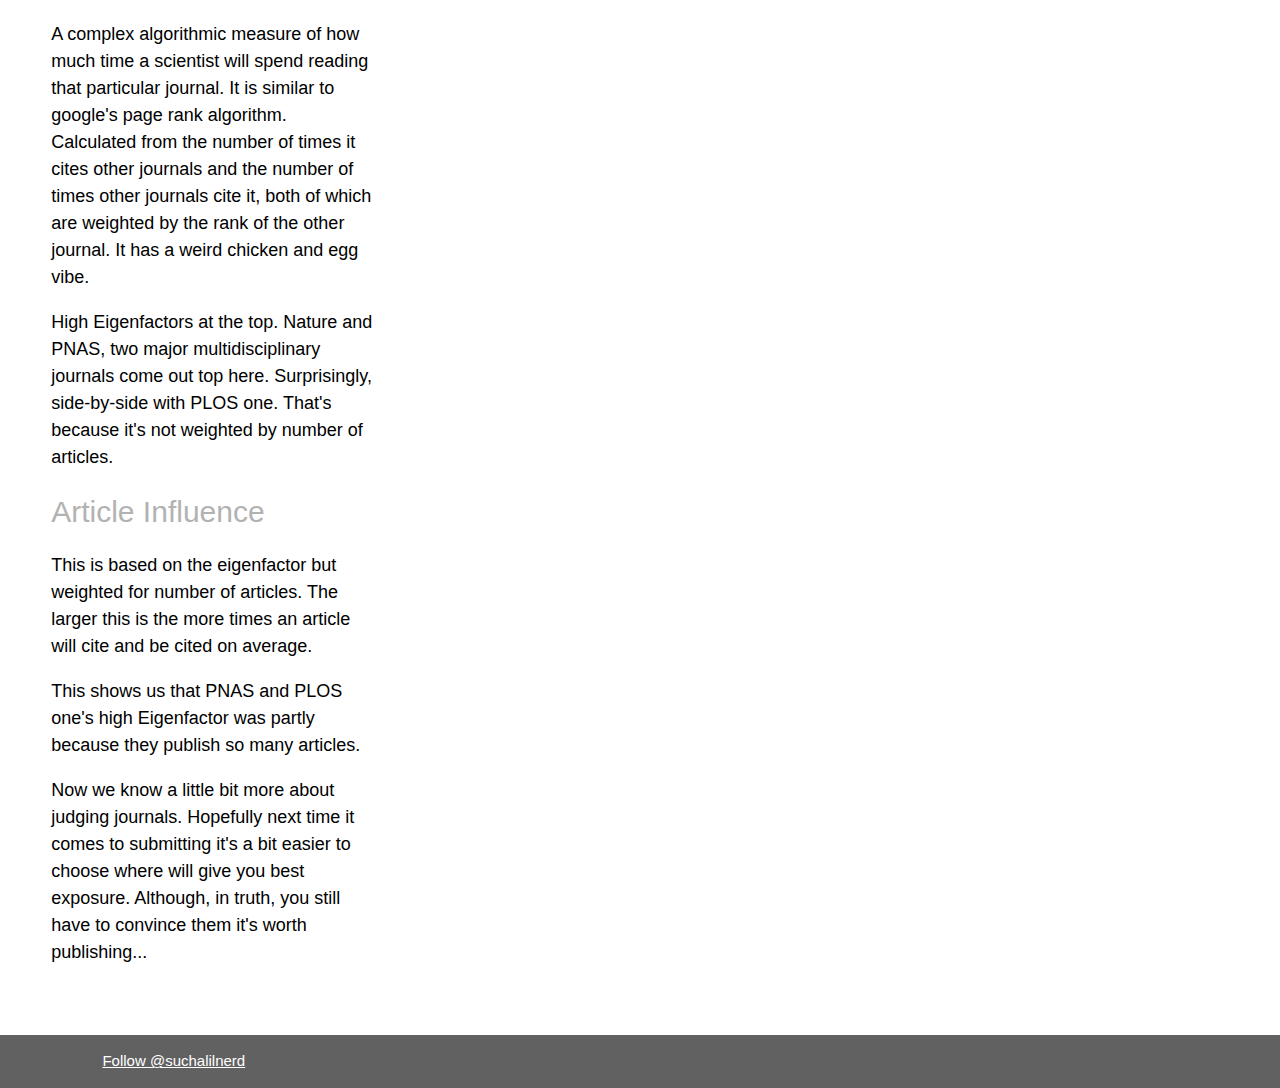
==== commit e476170c: "Update judge.html" ====
--- a/articles/judge.html
+++ b/articles/judge.html
@@ -5,6 +5,7 @@
 <link rel="stylesheet" href="../w3.css">
 <link rel="stylesheet" href="../graphiccite.css">
 <script src="../d3.v3.min.js"  charset="utf-8"></script>
+<link rel="icon" sizes="16x16 32x32 48x48 64x64" href="/assets/images/favicon.ico">
 </head>
 <body class="w3-animate-opacity">
 <!-- Navbar (sit on top) -->
--- a/graphiccite.css
+++ b/graphiccite.css
@@ -66,9 +66,22 @@
   float:right;
   position:fixed;
 }
+/*.hide is the class of div used in the altmetric api ap*/
+.hide{
+  float:right;
+  background-color: ;
+  width: 30%;
+  height: 10em;
+}
+.hide img{
+  margin-left:20%;
+}
 #top .twitter-follow-button{
 	float:right;
 	}
 a{
 text-decoration:none;
 }
+.textlink{
+	color:#4fbab5;
+}
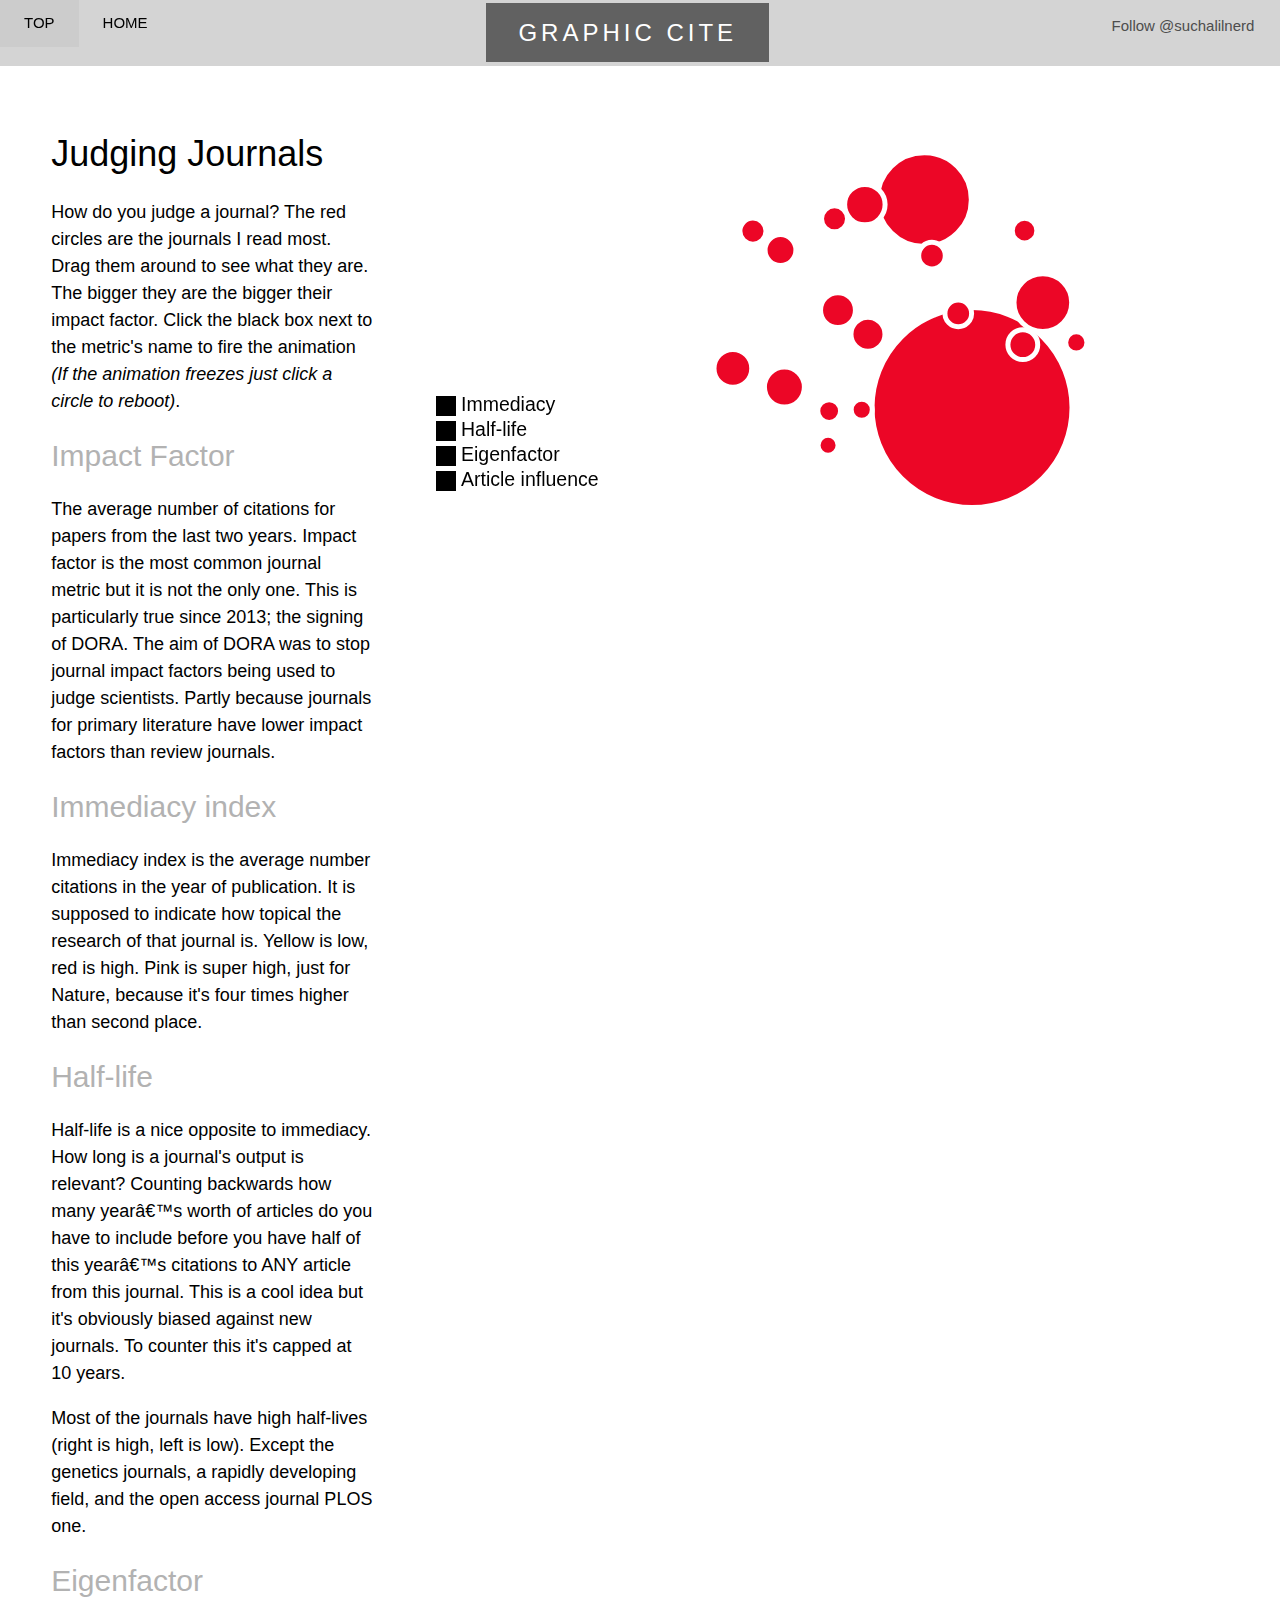
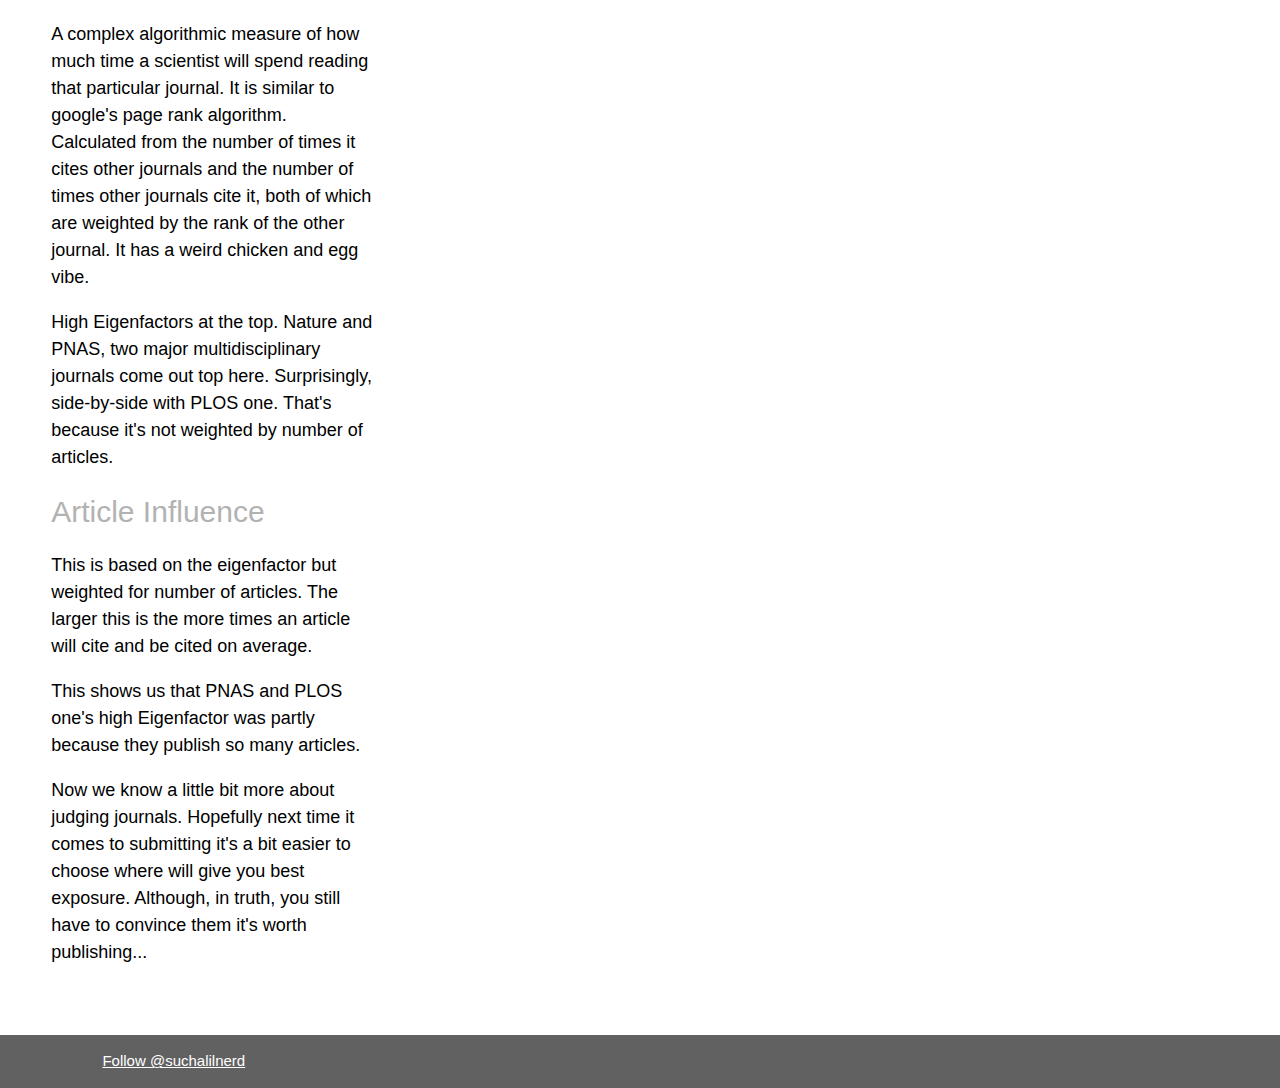
==== commit b1c53f19: "Update judge.html" ====
--- a/articles/judge.html
+++ b/articles/judge.html
@@ -5,7 +5,7 @@
 <link rel="stylesheet" href="../w3.css">
 <link rel="stylesheet" href="../graphiccite.css">
 <script src="../d3.v3.min.js"  charset="utf-8"></script>
-<link rel="icon" sizes="16x16 32x32 48x48 64x64" href="/assets/images/favicon.ico">
+<link rel="icon" sizes="16x16 32x32 48x48 64x64" href="../images/favicon.ico">
 </head>
 <body class="w3-animate-opacity">
 <!-- Navbar (sit on top) -->
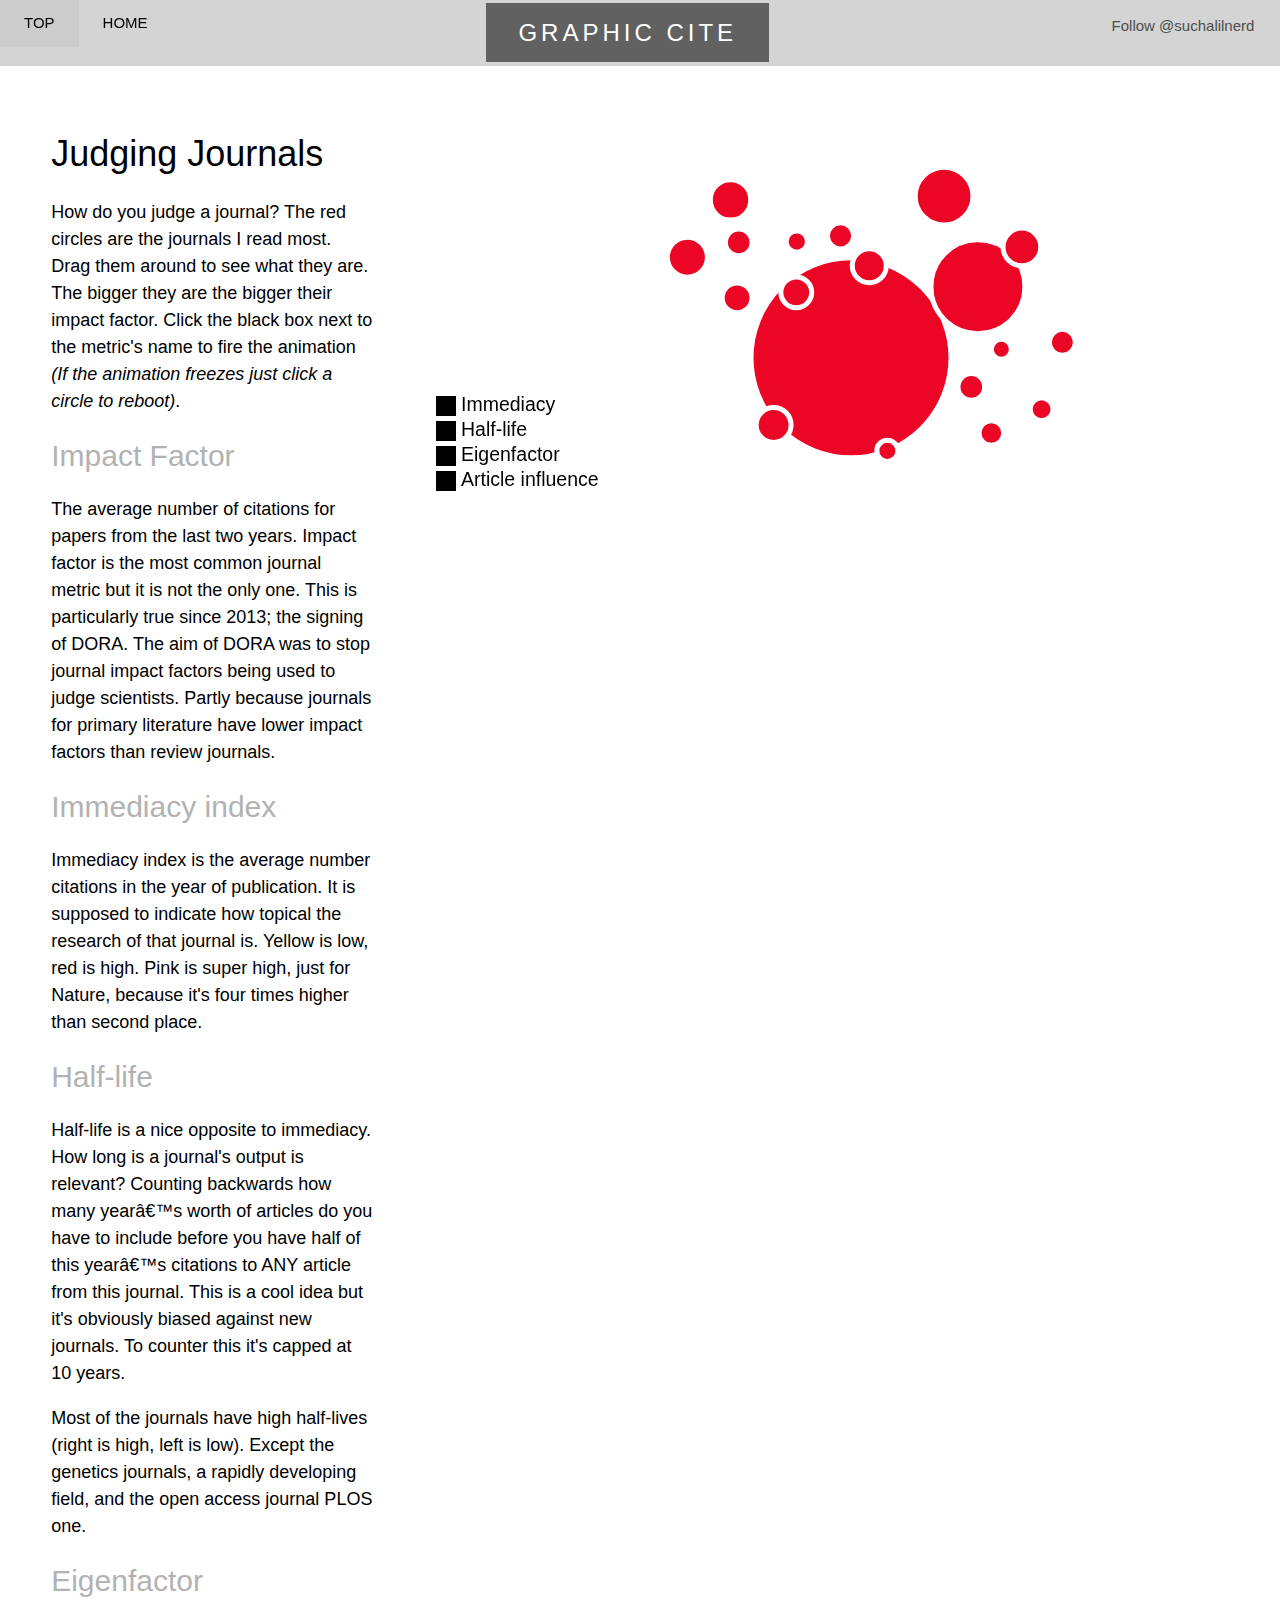
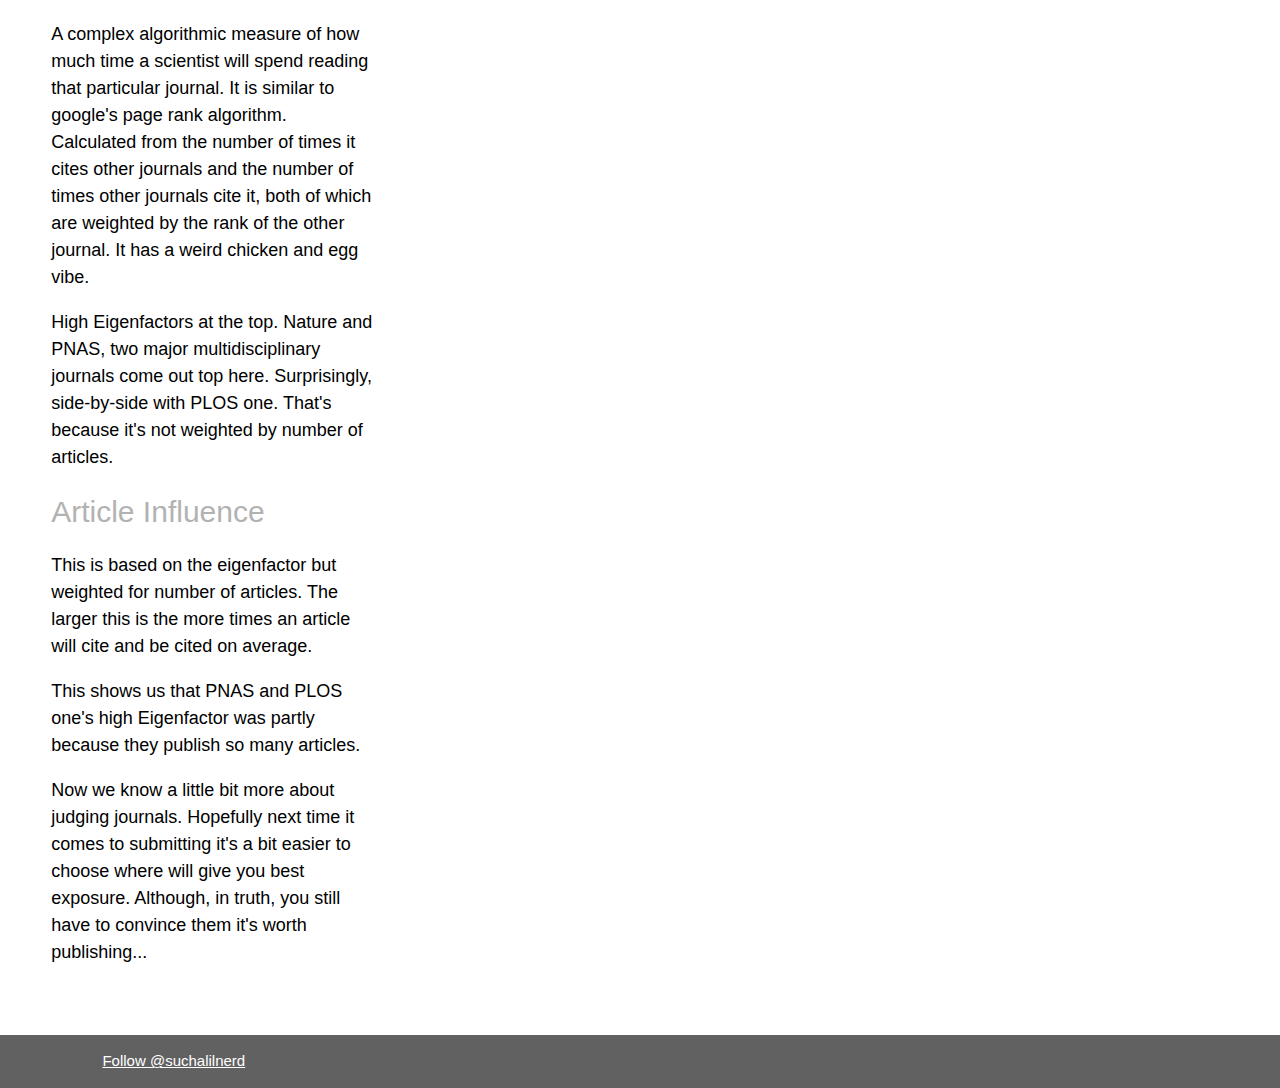
==== commit 6e07667e: "Update judge.html" ====
--- a/articles/judge.html
+++ b/articles/judge.html
@@ -6,6 +6,17 @@
 <link rel="stylesheet" href="../graphiccite.css">
 <script src="../d3.v3.min.js"  charset="utf-8"></script>
 <link rel="icon" sizes="16x16 32x32 48x48 64x64" href="../images/favicon.ico">
+	<!--google analytics-->
+<script>
+  (function(i,s,o,g,r,a,m){i['GoogleAnalyticsObject']=r;i[r]=i[r]||function(){
+  (i[r].q=i[r].q||[]).push(arguments)},i[r].l=1*new Date();a=s.createElement(o),
+  m=s.getElementsByTagName(o)[0];a.async=1;a.src=g;m.parentNode.insertBefore(a,m)
+  })(window,document,'script','https://www.google-analytics.com/analytics.js','ga');
+
+  ga('create', 'UA-48912873-2', 'auto');
+  ga('send', 'pageview');
+
+</script>
 </head>
 <body class="w3-animate-opacity">
 <!-- Navbar (sit on top) -->
--- a/graphiccite.css
+++ b/graphiccite.css
@@ -85,3 +85,6 @@
 .textlink{
 	color:#4fbab5;
 }
+.button rect{
+	cursor:pointer;
+	}
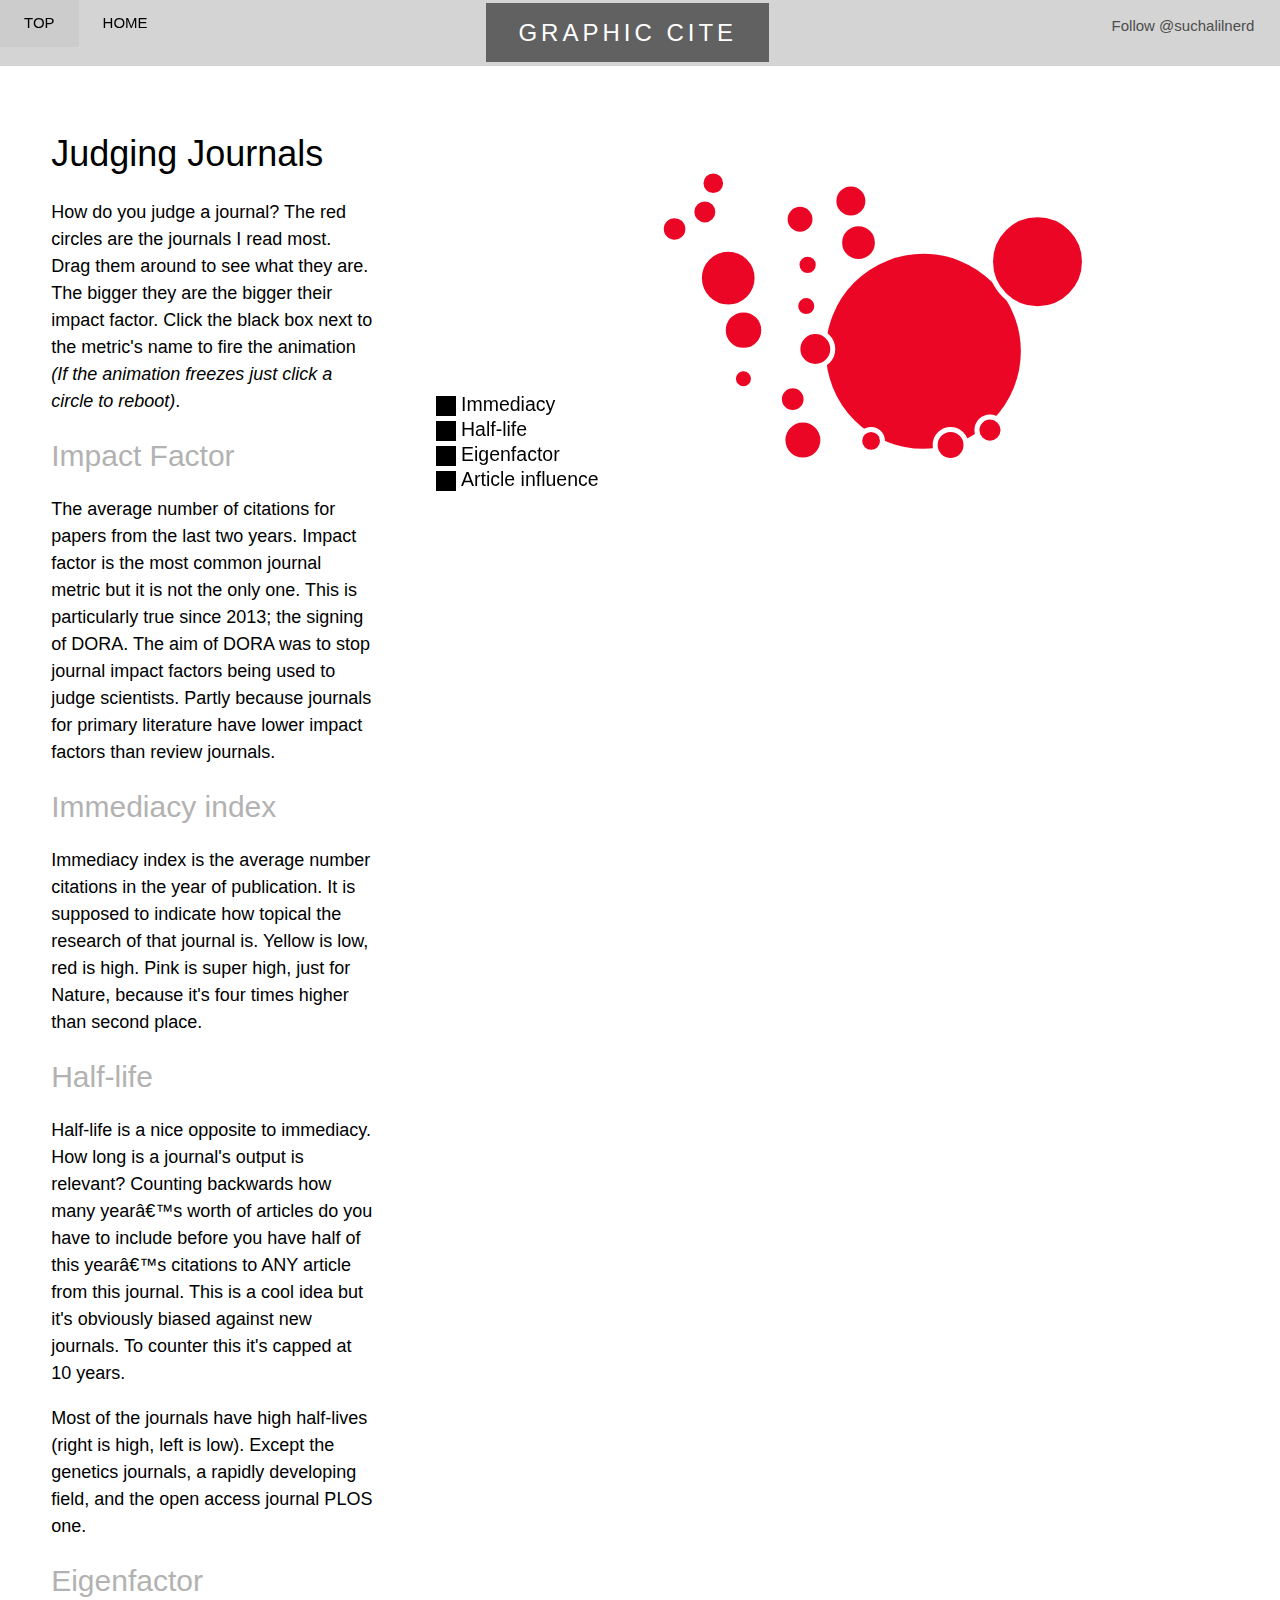
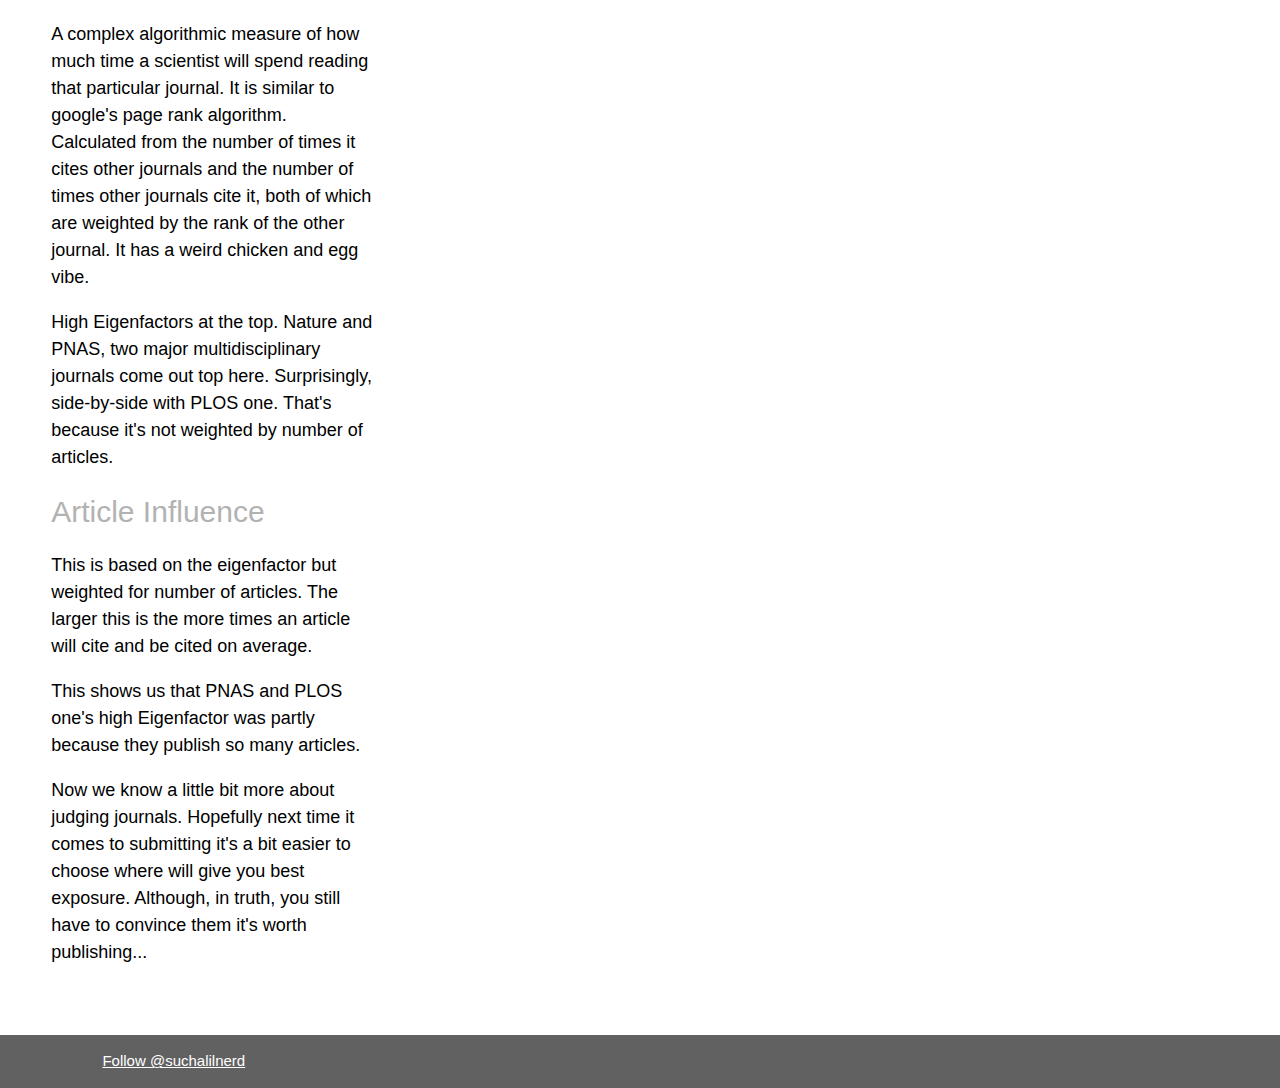
==== commit fc434709: "Update judge.html" ====
--- a/articles/judge.html
+++ b/articles/judge.html
@@ -207,7 +207,7 @@
      
     //TEXT
     node.append("text")
-      .text(function(d, i) { return d.name; })
+      .text(function(d, i) { return d.name + " " + d.JIF; })
       .attr("font-family",  "Sans-Serif")
       .attr("fill","black")
       .attr("opacity",0)
